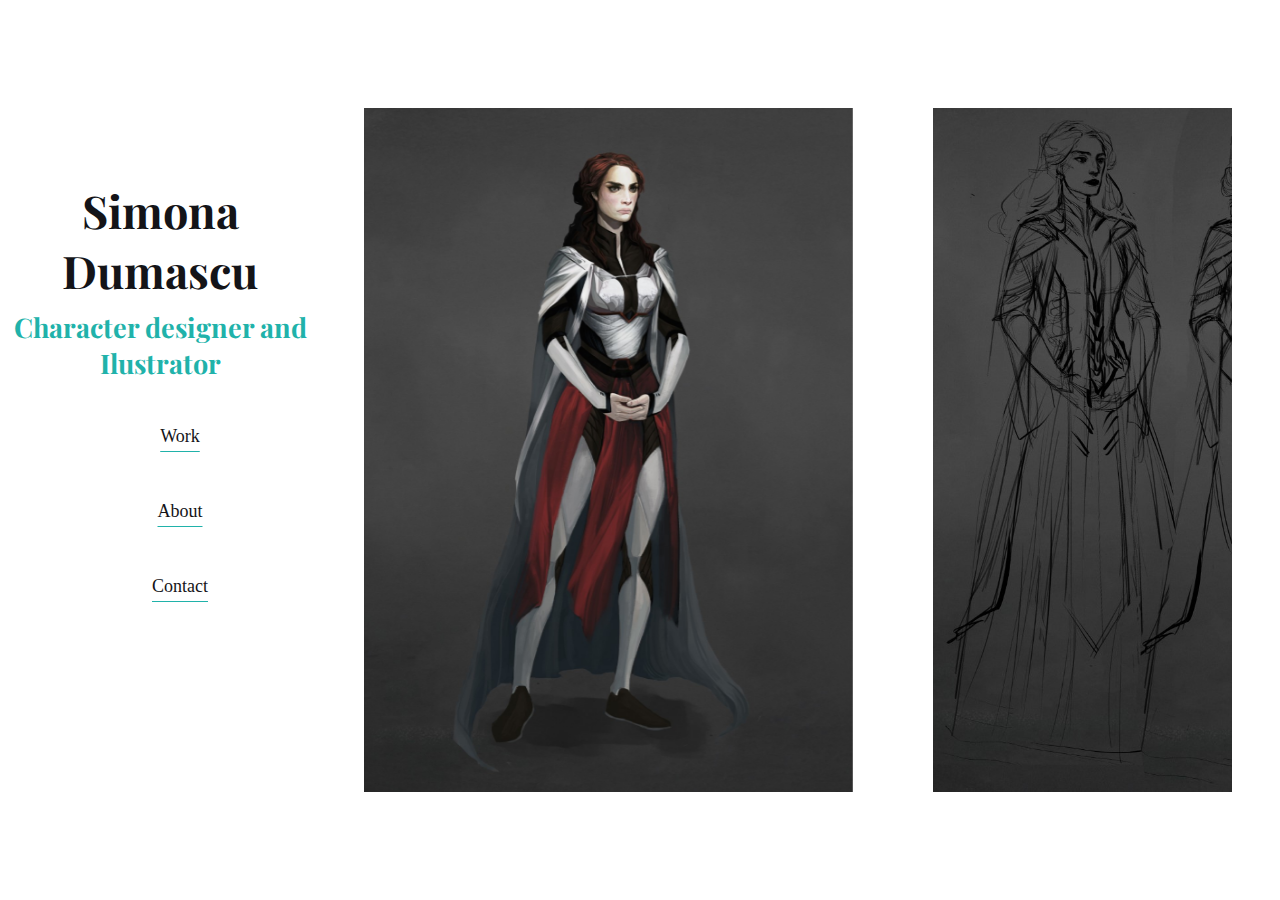
==== index.html @ 0ed1b496 "First commit" ====
<head>
  <link rel="stylesheet" href="navbar.css">
  <link rel="stylesheet" href="main.css">
  <link rel="preconnect" href="https://fonts.googleapis.com">
  <link rel="preconnect" href="https://fonts.gstatic.com" crossorigin>
  <link href="https://fonts.googleapis.com/css2?family=Playfair+Display:ital,wght@1,500&display=swap" rel="stylesheet">
  <script defer src="scroll.js"></script>

</head>

<body>
  <nav class="navbar">
    <header >
      <a class="navbar-header" href="index.html">
        <h1>
          Simona Dumascu
        </h1>
        <h2>
          Character designer and Ilustrator
        </h2>      
      </a>
    </header>
    <ul class="navbar-nav">
      <li class="nav-item">
        <a class="nav-link" href="index.html">Work</a>
      </li>
      <li class="nav-item">
        <a class="nav-link" href="about.html">About</a>
      </li>
      <li class="nav-item">
        <a class="nav-link" href="contact.html">Contact</a>
      </li>
    </ul>
  </nav>
  <main>
    <figure class="flex-container">
      <!-- show image tittle and button after hovering the image -->
      <figure class="image">
        <img src="images/1.jpg" alt="img">
        <figcaption>
          <h4>
            Thesis
          </h4>
            <a href="thesis.html" target="_blank">
              <i>
                View project
              </i>
            </a>
        </figcaption>
      </figure>
      <figure class="image">
        <img src="images/2.jpg" alt="img">
      </figure>
      <figure class="image">
        <img src="images/3.jpg" alt="img">
      </figure>
      <figure class="image">
        <img src="images/4.jpg" alt="img">
      </figure>
      <figure class="image">
        <img src="images/5.jpg" alt="img">
      </figure>
      <figure class="image">
        <img src="images/6.jpg" alt="img">
      </figure>
      <figure class="image">
        <img src="images/7.jpg" alt="img">
      </figure>
    </figure>
  </main>
</body>
---- navbar.css ----
.navbar {
  width: var(--navbar-width);
  height: 60vh;
  position: fixed;
  top: 0;
  left: 0;
  bottom: 0;
  margin: auto;
  background-color: var(--bg-primary);
  color: var(--text-primary);
}
  
.navbar-nav {
  list-style: none;
  display: flex;
  flex-direction: column;
  align-items: center;
}
.nav-link:hover {
  color: var(--text-secondary);
}
  
.nav-link {
  display: flex;
  padding: 1.5rem;
  color: var(--text-primary);
  text-decoration: none;
  text-align: center;
  text-decoration: underline;
  text-decoration-color: var(--text-secondary);
  text-underline-offset: 0.5rem;
}
  
.navbar-header {
  color: var(--text-primary);
  text-decoration: none;
  font-family: 'Playfair Display', serif;
  text-align: center;
}
.navbar-header h1 {
  font-size: 2.5rem;
  margin: 0;
}
.navbar-header h2 {
  font-size: 1.5rem;
  color: var(--text-secondary);
  margin: 0.5rem 0;
}
  
.navbar-header:hover {
  color: var(--text-secondary);
}

  /* Small screens */
@media only screen and (max-width: 600px) {
.navbar {
  bottom: 0;
  width: 100vw;
  height: 5rem;
}

.navbar-nav {
  flex-direction: row;
}

.nav-link {
  justify-content: center;
}
}
---- main.css ----
:root {
  font-size: 18px;
  font-family: 'Open Sans';
  --text-primary: #141418;
  --text-secondary: lightseagreen;
  --bg-primary: #ffffff;
  --bg-secondary: #cdcdce;
  --navbar-width: 25%;
}

.flex-container {
  margin-left: var(--navbar-width);
  margin-top: 10vh;
  height: 80vh;
  display: flex;
  overflow-x: auto;
}

figure.image {
  display: flex;
  text-align: center;
  -webkit-perspective: 50em;
  perspective: 50em;
}

figure.image * {
  -webkit-box-sizing: padding-box;
  box-sizing: padding-box;
  -webkit-transition: all 0.2s ease-out;
  transition: all 0.2s ease-out;
}

figure.image figcaption {
  
  background-color: rgba(250, 250, 250, 0.9);

  top: 60%;
  left: 20%;
  right: 20%;
  position: absolute;

  -webkit-transition: all 0.4s ease-in-out;
  transition: all 0.4s ease-in-out;
  -webkit-transform: rotateX(-90deg);
  transform: rotateX(-90deg);
  -webkit-transform-origin: 50% 50%;
  -ms-transform-origin: 50% 50%;
  transform-origin: 50% 50%;
  opacity: 0;
  opacity: 0;
  z-index: 1;
}

figure.image h4 {
  margin-top: 15px;
  margin-bottom: 5px;
  color: #232323;
}

figure.image span {
  font-size: 18px;
  font-style: italic;
  display: block;
  color: #555555;
}

figure.image i {
  position: relative!important;
  background-color: var(--bg-primary);
  width: 120px;
  height: 40px;
  display: inline-block;
  text-align: center;
  line-height: 40px;
  border-radius: 5px;
  color: var(--text-secondary);
  margin-top: 10px;
  margin-bottom: 15px;
}

figure.image a {
  left: 0;
  right: 0;
  top: 0;
  bottom: 0;
  z-index: 1;
}

figure.image:hover figcaption,
figure.image.hover figcaption {
  -webkit-transform: translateY(-50%);
  transform: translateY(-50%);
  opacity: 1;
  -webkit-transition-delay: 0.2s;
  transition-delay: 0.2s;
}

figure.image:hover:after,
figure.image.hover:after {
  -webkit-transform: rotateX(0);
  transform: rotateX(0);
  opacity: 0.9;
}


.flex-container::-webkit-scrollbar {
  width: 0.25rem;
}

.flex-container::-webkit-scrollbar-track {
  background: var(--bg-primary);
  border-radius: 10px;
}

.flex-container::-webkit-scrollbar-thumb {
  background: var(--text-secondary);
  border-radius: 10px;
}



/* Large screens
@media only screen and (min-width: 600px) {
  .navbar {
    top: 0;
    width: 25%;
    height: 100vh;
  }


  .navbar:hover .link-text {
    display: inline;
  }

  .navbar:hover .logo svg
  {
    margin-left: 11rem;
  }

  .navbar:hover .logo-text
  {
    left: 0px;
  }
} */
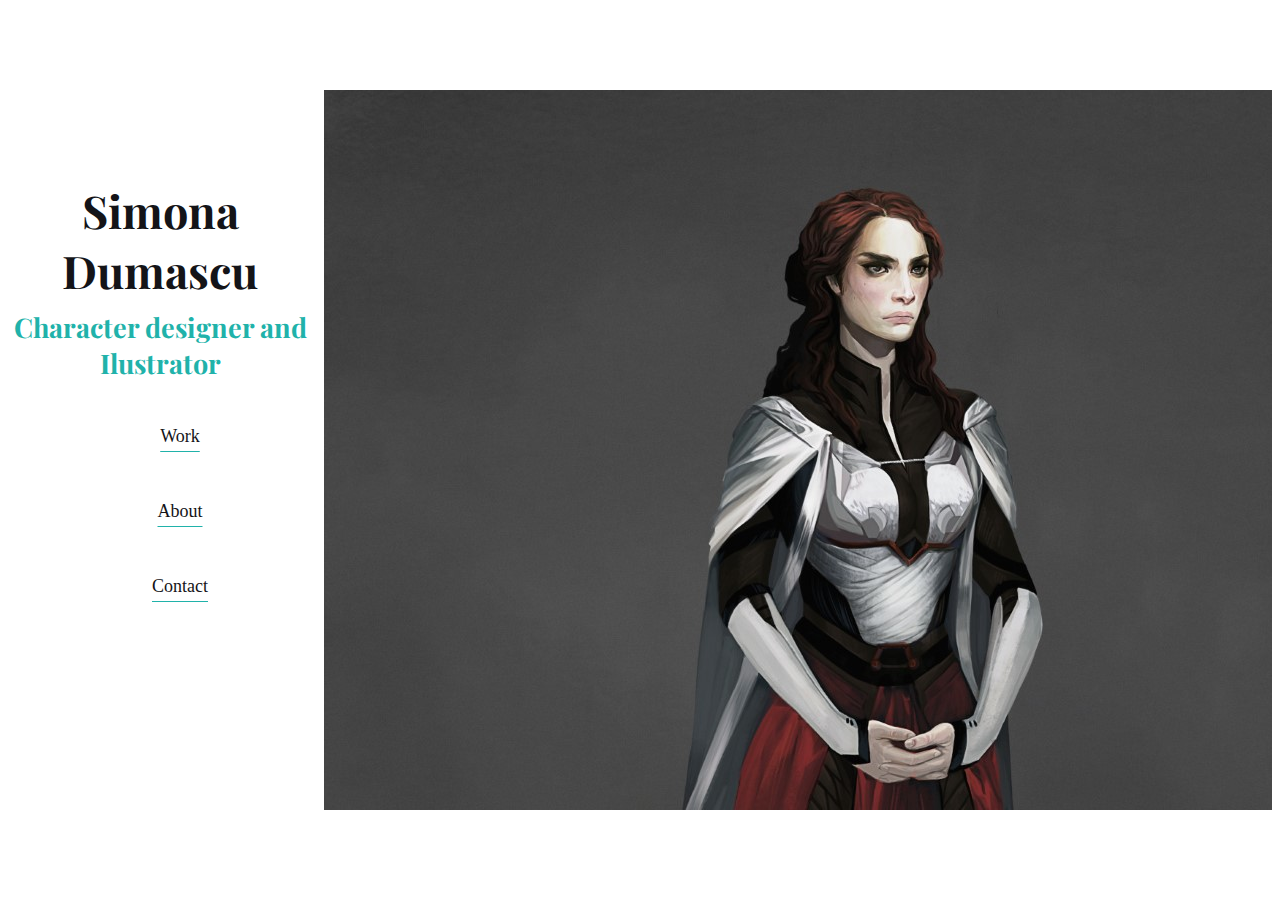
==== commit 86f57032: "Fix" ====
--- a/index.html
+++ b/index.html
@@ -33,9 +33,9 @@
     </ul>
   </nav>
   <main>
-    <figure class="flex-container">
+    <div class="flex-container">
       <!-- show image tittle and button after hovering the image -->
-      <figure class="image">
+      <div class="image">
         <img src="images/1.jpg" alt="img">
         <figcaption>
           <h4>
@@ -47,25 +47,25 @@
               </i>
             </a>
         </figcaption>
-      </figure>
-      <figure class="image">
+      </div>
+      <div class="image">
         <img src="images/2.jpg" alt="img">
-      </figure>
-      <figure class="image">
+      </div>
+      <div class="image">
         <img src="images/3.jpg" alt="img">
-      </figure>
-      <figure class="image">
+      </div>
+      <div class="image">
         <img src="images/4.jpg" alt="img">
-      </figure>
-      <figure class="image">
+      </div>
+      <div class="image">
         <img src="images/5.jpg" alt="img">
-      </figure>
-      <figure class="image">
+      </div>
+      <div class="image">
         <img src="images/6.jpg" alt="img">
-      </figure>
-      <figure class="image">
+      </div>
+      <div class="image">
         <img src="images/7.jpg" alt="img">
-      </figure>
-    </figure>
+      </div>
+    </div>
   </main>
 </body>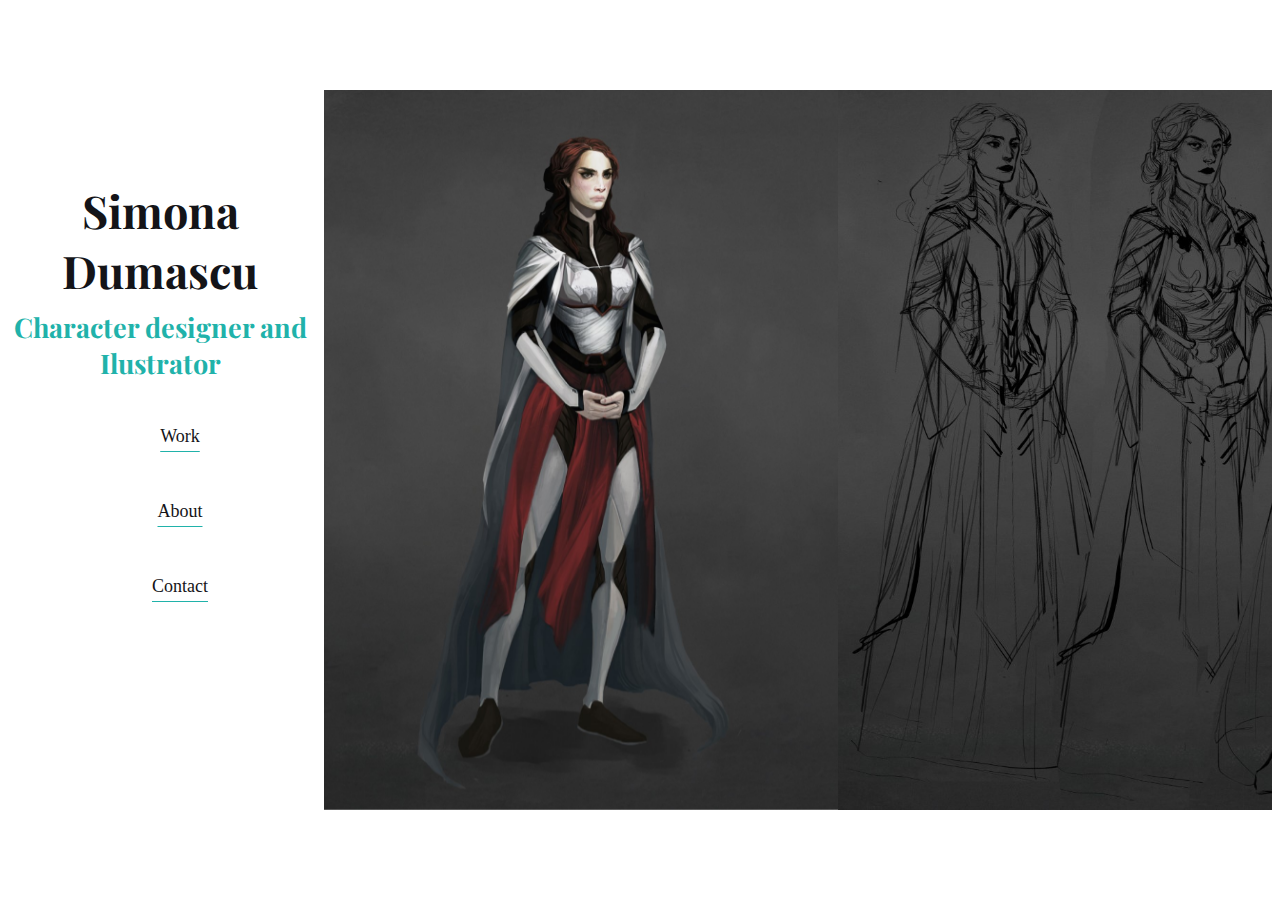
==== commit fb5de00f: "Test" ====
--- a/index.html
+++ b/index.html
@@ -35,7 +35,7 @@
   <main>
     <div class="flex-container">
       <!-- show image tittle and button after hovering the image -->
-      <div class="image">
+      <div class="flex-image">
         <img src="images/1.jpg" alt="img">
         <figcaption>
           <h4>
@@ -48,22 +48,22 @@
             </a>
         </figcaption>
       </div>
-      <div class="image">
+      <div class="flex-image">
         <img src="images/2.jpg" alt="img">
       </div>
-      <div class="image">
+      <div class="flex-image">
         <img src="images/3.jpg" alt="img">
       </div>
-      <div class="image">
+      <div class="flex-image">
         <img src="images/4.jpg" alt="img">
       </div>
-      <div class="image">
+      <div class="flex-image">
         <img src="images/5.jpg" alt="img">
       </div>
-      <div class="image">
+      <div class="flex-image">
         <img src="images/6.jpg" alt="img">
       </div>
-      <div class="image">
+      <div class="flex-image">
         <img src="images/7.jpg" alt="img">
       </div>
     </div>
--- a/main.css
+++ b/main.css
@@ -16,21 +16,30 @@
   overflow-x: auto;
 }
 
-figure.image {
-  display: flex;
+.flex-image {
+  height: 80vh;
+  flex-grow: 1;
+  list-style-type: none;
   text-align: center;
   -webkit-perspective: 50em;
   perspective: 50em;
 }
 
-figure.image * {
+.flex-image * {
   -webkit-box-sizing: padding-box;
   box-sizing: padding-box;
   -webkit-transition: all 0.2s ease-out;
   transition: all 0.2s ease-out;
 }
 
-figure.image figcaption {
+.flex-image img {
+  max-height: 100%;
+  min-width: 100%;
+  object-fit: cover;
+  vertical-align: bottom;
+}
+
+.flex-image figcaption {
   
   background-color: rgba(250, 250, 250, 0.9);
 
@@ -51,20 +60,20 @@
   z-index: 1;
 }
 
-figure.image h4 {
+.flex-image h4 {
   margin-top: 15px;
   margin-bottom: 5px;
   color: #232323;
 }
 
-figure.image span {
+.flex-image span {
   font-size: 18px;
   font-style: italic;
   display: block;
   color: #555555;
 }
 
-figure.image i {
+.flex-image i {
   position: relative!important;
   background-color: var(--bg-primary);
   width: 120px;
@@ -78,7 +87,7 @@
   margin-bottom: 15px;
 }
 
-figure.image a {
+.flex-image a {
   left: 0;
   right: 0;
   top: 0;
@@ -86,8 +95,8 @@
   z-index: 1;
 }
 
-figure.image:hover figcaption,
-figure.image.hover figcaption {
+.flex-image:hover figcaption,
+.flex-image.hover figcaption {
   -webkit-transform: translateY(-50%);
   transform: translateY(-50%);
   opacity: 1;
@@ -95,13 +104,12 @@
   transition-delay: 0.2s;
 }
 
-figure.image:hover:after,
-figure.image.hover:after {
+.flex-image:hover:after,
+.flex-image.hover:after {
   -webkit-transform: rotateX(0);
   transform: rotateX(0);
   opacity: 0.9;
 }
-
 
 .flex-container::-webkit-scrollbar {
   width: 0.25rem;
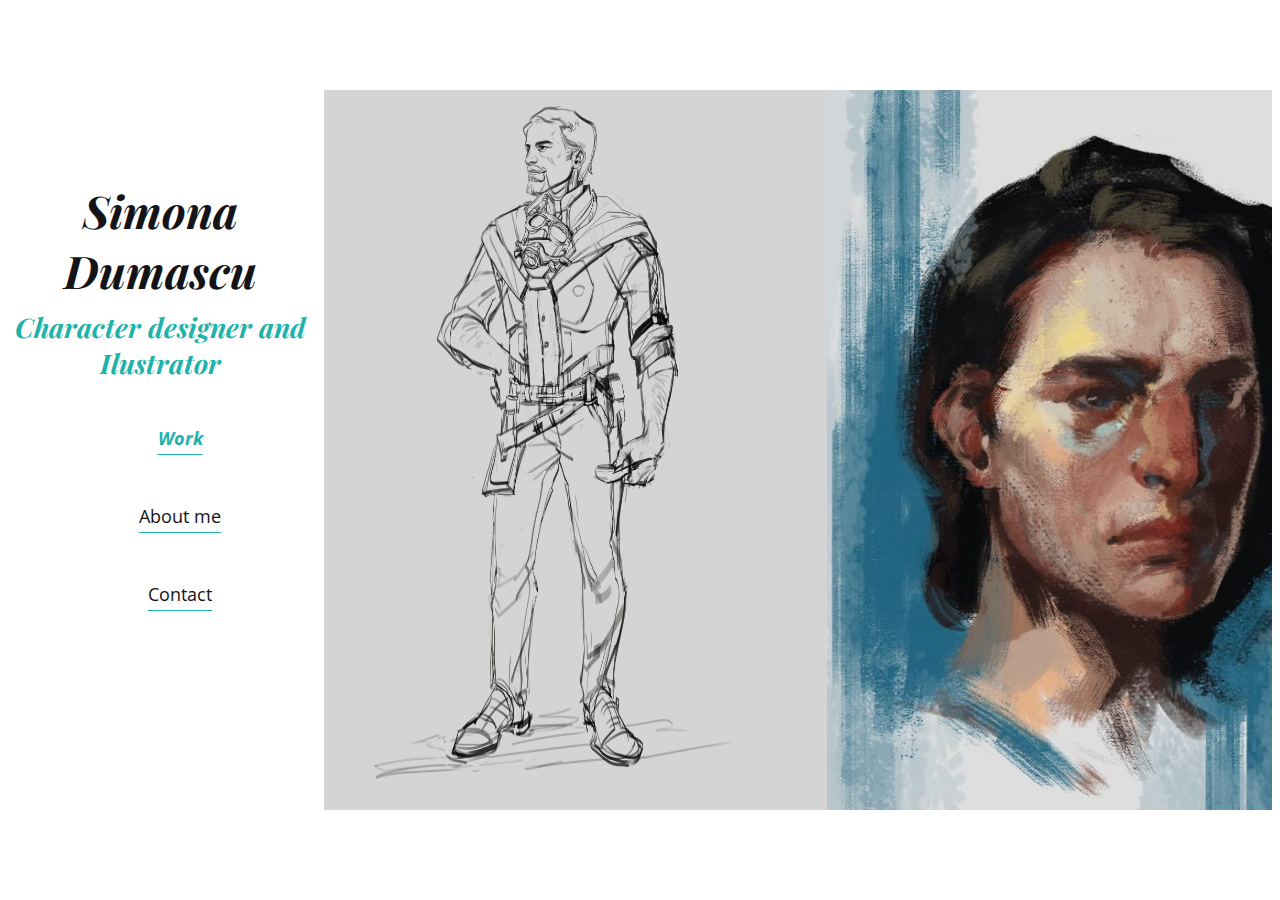
==== commit 2df0c86b: "Primera version" ====
--- a/index.html
+++ b/index.html
@@ -3,68 +3,98 @@
   <link rel="stylesheet" href="main.css">
   <link rel="preconnect" href="https://fonts.googleapis.com">
   <link rel="preconnect" href="https://fonts.gstatic.com" crossorigin>
-  <link href="https://fonts.googleapis.com/css2?family=Playfair+Display:ital,wght@1,500&display=swap" rel="stylesheet">
   <script defer src="scroll.js"></script>
 
 </head>
 
 <body>
   <nav class="navbar">
-    <header >
-      <a class="navbar-header" href="index.html">
+    <header>
+      <a class="navbar-header" href="/index.html">
         <h1>
           Simona Dumascu
         </h1>
         <h2>
           Character designer and Ilustrator
-        </h2>      
+        </h2>
       </a>
     </header>
     <ul class="navbar-nav">
       <li class="nav-item">
-        <a class="nav-link" href="index.html">Work</a>
+        <a class="nav-link" href="/index.html"><em>Work</em></a>
       </li>
       <li class="nav-item">
-        <a class="nav-link" href="about.html">About</a>
+        <a class="nav-link" href="/about.html">About me</a>
       </li>
       <li class="nav-item">
-        <a class="nav-link" href="contact.html">Contact</a>
+        <a class="nav-link" href="/contact.html">Contact</a>
       </li>
     </ul>
   </nav>
   <main>
     <div class="flex-container">
-      <!-- show image tittle and button after hovering the image -->
       <div class="flex-image">
-        <img src="images/1.jpg" alt="img">
+        <img src="/images/character_design/8.jpg" alt="img">
+        <figcaption>
+          <h4>
+            Character design
+          </h4>
+          <p>
+            Collection of characters and illustrations in different styles and inspirations.
+          </p>
+          <a href="/work/character_design.html">
+            <i>
+              Show more
+            </i>
+          </a>
+        </figcaption>
+      </div>
+      <div class="flex-image">
+        <img src="/images/portraits/7.jpg" alt="img">
+        <figcaption>
+          <h4>
+            Portraits
+          </h4>
+          <p>
+            Sample of different commissions and personal work.          </p>
+          <a href="/work/portraits.html">
+            <i>
+              Show more
+            </i>
+          </a>
+        </figcaption>
+      </div>
+      <div class="flex-image">
+        <img src="/images/enviroment/11.jpg" alt="img">
+        <figcaption>
+          <h4>
+            Enviromental Art
+          </h4>
+          <p>
+            Design of enviromental art pieces and details.
+          </p>
+          <a href="/work/enviroment.html">
+            <i>
+              Show more
+            </i>
+          </a>
+        </figcaption>
+      </div>
+      <div class="flex-image">
+        <img src="/images/thesis/5.jpg" alt="img">
         <figcaption>
           <h4>
             Thesis
           </h4>
-            <a href="thesis.html" target="_blank">
-              <i>
-                View project
-              </i>
-            </a>
+          <p>
+            A character design interpretation of the main characters from the novel Dune
+          </p>
+          <a href="/work/thesis.html">
+            <i>
+              Show more
+            </i>
+          </a>
         </figcaption>
-      </div>
-      <div class="flex-image">
-        <img src="images/2.jpg" alt="img">
-      </div>
-      <div class="flex-image">
-        <img src="images/3.jpg" alt="img">
-      </div>
-      <div class="flex-image">
-        <img src="images/4.jpg" alt="img">
-      </div>
-      <div class="flex-image">
-        <img src="images/5.jpg" alt="img">
-      </div>
-      <div class="flex-image">
-        <img src="images/6.jpg" alt="img">
-      </div>
-      <div class="flex-image">
-        <img src="images/7.jpg" alt="img">
       </div>
     </div>
   </main>
--- a/navbar.css
+++ b/navbar.css
@@ -1,3 +1,5 @@
+@import url('https://fonts.googleapis.com/css2?family=Open+Sans:ital,wght@1,300&family=Playfair+Display:ital,wght@1,500;1,800&display=swap');
+
 .navbar {
   width: var(--navbar-width);
   height: 60vh;
@@ -34,7 +36,9 @@
 .navbar-header {
   color: var(--text-primary);
   text-decoration: none;
-  font-family: 'Playfair Display', serif;
+  font-family: 'Playfair Display';
+  font-weight: 800;
+  font-style: italic;
   text-align: center;
 }
 .navbar-header h1 {
--- a/main.css
+++ b/main.css
@@ -1,35 +1,44 @@
 :root {
   font-size: 18px;
   font-family: 'Open Sans';
-  --text-primary: #141418;
-  --text-secondary: lightseagreen;
-  --bg-primary: #ffffff;
-  --bg-secondary: #cdcdce;
-  --navbar-width: 25%;
+--text-primary: #141418;
+--text-secondary: lightseagreen;
+--bg-primary: #ffffff;
+--bg-secondary: #cdcdce;
+--navbar-width: 25%;
+}
+
+em {
+  color: var(--text-secondary);
+  font-weight: bold;
 }
 
 .flex-container {
   margin-left: var(--navbar-width);
   margin-top: 10vh;
-  height: 80vh;
   display: flex;
-  overflow-x: auto;
+  overflow-x: scroll;
+  align-items: center;
+}
+
+.flex-container::-webkit-scrollbar {
+  width: 0.25rem;
+}
+
+.flex-container::-webkit-scrollbar-track {
+  background: var(--bg-primary);
+  border-radius: 10px;
+}
+
+.flex-container::-webkit-scrollbar-thumb {
+  background: var(--text-secondary);
+  border-radius: 10px;
 }
 
 .flex-image {
   height: 80vh;
   flex-grow: 1;
   list-style-type: none;
-  text-align: center;
-  -webkit-perspective: 50em;
-  perspective: 50em;
-}
-
-.flex-image * {
-  -webkit-box-sizing: padding-box;
-  box-sizing: padding-box;
-  -webkit-transition: all 0.2s ease-out;
-  transition: all 0.2s ease-out;
 }
 
 .flex-image img {
@@ -40,13 +49,16 @@
 }
 
 .flex-image figcaption {
+  background-color: rgba(250, 250, 250, 0.9);
+  position: relative;
+  bottom: 50%;
+  border-radius: 0.5rem;
   
-  background-color: rgba(250, 250, 250, 0.9);
+  margin: 1rem;
+  padding: 0.5rem;
 
-  top: 60%;
-  left: 20%;
-  right: 20%;
-  position: absolute;
+
+  text-align: center;
 
   -webkit-transition: all 0.4s ease-in-out;
   transition: all 0.4s ease-in-out;
@@ -55,22 +67,14 @@
   -webkit-transform-origin: 50% 50%;
   -ms-transform-origin: 50% 50%;
   transform-origin: 50% 50%;
-  opacity: 0;
-  opacity: 0;
+  opacity: 1;
   z-index: 1;
 }
 
 .flex-image h4 {
-  margin-top: 15px;
-  margin-bottom: 5px;
-  color: #232323;
-}
-
-.flex-image span {
-  font-size: 18px;
-  font-style: italic;
-  display: block;
-  color: #555555;
+  font-size: 1.5rem;
+  font-weight: bold;
+  margin: 0;
 }
 
 .flex-image i {
@@ -87,12 +91,8 @@
   margin-bottom: 15px;
 }
 
-.flex-image a {
-  left: 0;
-  right: 0;
-  top: 0;
-  bottom: 0;
-  z-index: 1;
+.flex-image i:hover {
+  opacity: 0.75;
 }
 
 .flex-image:hover figcaption,
@@ -109,20 +109,6 @@
   -webkit-transform: rotateX(0);
   transform: rotateX(0);
   opacity: 0.9;
-}
-
-.flex-container::-webkit-scrollbar {
-  width: 0.25rem;
-}
-
-.flex-container::-webkit-scrollbar-track {
-  background: var(--bg-primary);
-  border-radius: 10px;
-}
-
-.flex-container::-webkit-scrollbar-thumb {
-  background: var(--text-secondary);
-  border-radius: 10px;
 }
 
 
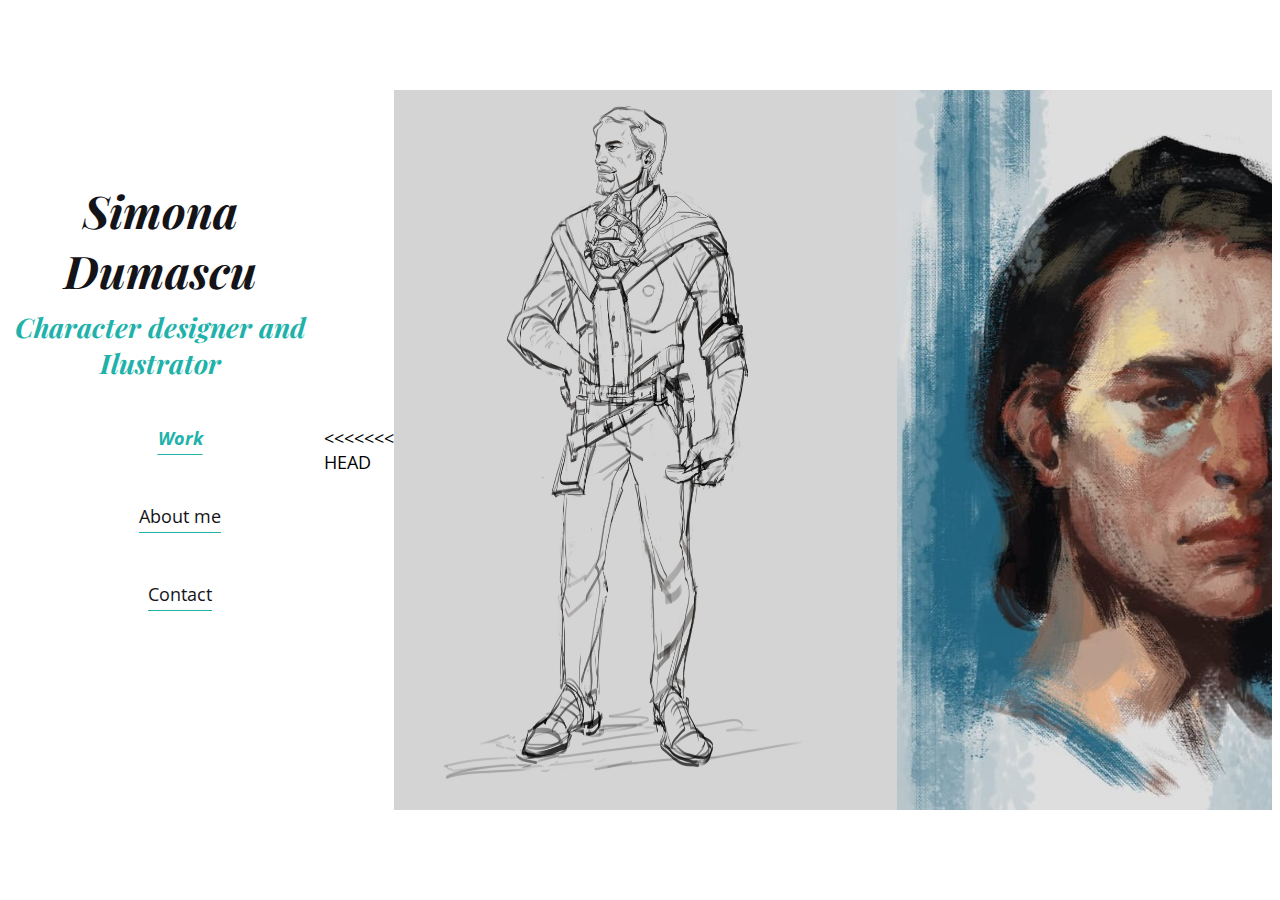
==== commit 869bf907: "Merge branch 'master' of https://github.com/rjlallana/concept-art-portfolio into master" ====
--- a/index.html
+++ b/index.html
@@ -33,6 +33,7 @@
   </nav>
   <main>
     <div class="flex-container">
+<<<<<<< HEAD
       <div class="flex-image">
         <img src="/images/character_design/8.jpg" alt="img">
         <figcaption>
@@ -82,6 +83,11 @@
       </div>
       <div class="flex-image">
         <img src="/images/thesis/5.jpg" alt="img">
+=======
+      <!-- show image tittle and button after hovering the image -->
+      <div class="flex-image">
+        <img src="images/1.jpg" alt="img">
+>>>>>>> fb5de00fd207cf9d8b26cd79c7f990564b9ffb8f
         <figcaption>
           <h4>
             Thesis
--- a/main.css
+++ b/main.css
@@ -49,6 +49,10 @@
 }
 
 .flex-image figcaption {
+<<<<<<< HEAD
+=======
+  
+>>>>>>> fb5de00fd207cf9d8b26cd79c7f990564b9ffb8f
   background-color: rgba(250, 250, 250, 0.9);
   position: relative;
   bottom: 50%;
@@ -72,9 +76,22 @@
 }
 
 .flex-image h4 {
+<<<<<<< HEAD
   font-size: 1.5rem;
   font-weight: bold;
   margin: 0;
+=======
+  margin-top: 15px;
+  margin-bottom: 5px;
+  color: #232323;
+}
+
+.flex-image span {
+  font-size: 18px;
+  font-style: italic;
+  display: block;
+  color: #555555;
+>>>>>>> fb5de00fd207cf9d8b26cd79c7f990564b9ffb8f
 }
 
 .flex-image i {
@@ -91,8 +108,17 @@
   margin-bottom: 15px;
 }
 
+<<<<<<< HEAD
 .flex-image i:hover {
   opacity: 0.75;
+=======
+.flex-image a {
+  left: 0;
+  right: 0;
+  top: 0;
+  bottom: 0;
+  z-index: 1;
+>>>>>>> fb5de00fd207cf9d8b26cd79c7f990564b9ffb8f
 }
 
 .flex-image:hover figcaption,
@@ -111,6 +137,23 @@
   opacity: 0.9;
 }
 
+<<<<<<< HEAD
+=======
+.flex-container::-webkit-scrollbar {
+  width: 0.25rem;
+}
+
+.flex-container::-webkit-scrollbar-track {
+  background: var(--bg-primary);
+  border-radius: 10px;
+}
+
+.flex-container::-webkit-scrollbar-thumb {
+  background: var(--text-secondary);
+  border-radius: 10px;
+}
+
+>>>>>>> fb5de00fd207cf9d8b26cd79c7f990564b9ffb8f
 
 
 /* Large screens
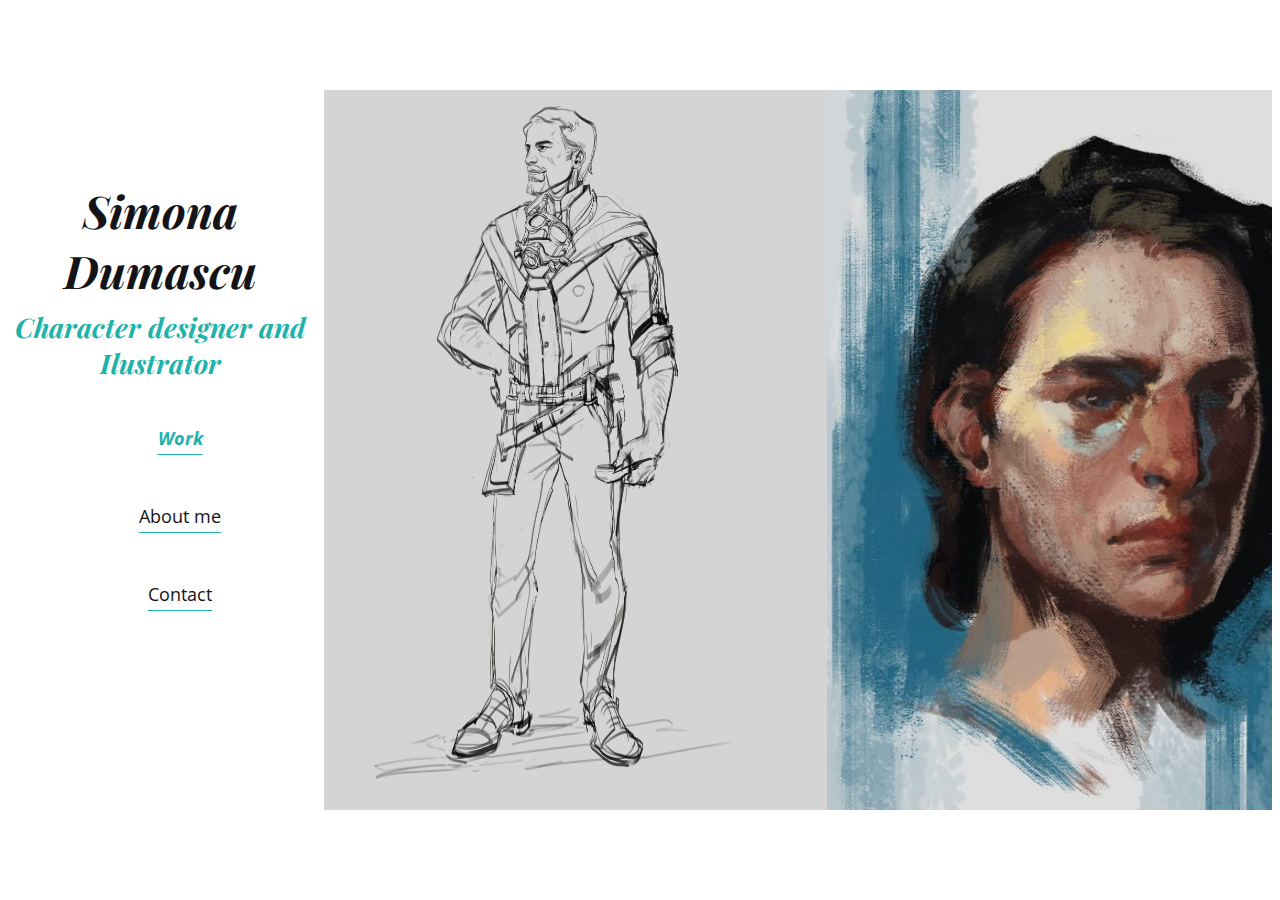
==== commit 26a6c5fc: "Fix" ====
--- a/index.html
+++ b/index.html
@@ -33,7 +33,6 @@
   </nav>
   <main>
     <div class="flex-container">
-<<<<<<< HEAD
       <div class="flex-image">
         <img src="/images/character_design/8.jpg" alt="img">
         <figcaption>
@@ -83,11 +82,6 @@
       </div>
       <div class="flex-image">
         <img src="/images/thesis/5.jpg" alt="img">
-=======
-      <!-- show image tittle and button after hovering the image -->
-      <div class="flex-image">
-        <img src="images/1.jpg" alt="img">
->>>>>>> fb5de00fd207cf9d8b26cd79c7f990564b9ffb8f
         <figcaption>
           <h4>
             Thesis
--- a/main.css
+++ b/main.css
@@ -49,10 +49,6 @@
 }
 
 .flex-image figcaption {
-<<<<<<< HEAD
-=======
-  
->>>>>>> fb5de00fd207cf9d8b26cd79c7f990564b9ffb8f
   background-color: rgba(250, 250, 250, 0.9);
   position: relative;
   bottom: 50%;
@@ -76,22 +72,9 @@
 }
 
 .flex-image h4 {
-<<<<<<< HEAD
   font-size: 1.5rem;
   font-weight: bold;
   margin: 0;
-=======
-  margin-top: 15px;
-  margin-bottom: 5px;
-  color: #232323;
-}
-
-.flex-image span {
-  font-size: 18px;
-  font-style: italic;
-  display: block;
-  color: #555555;
->>>>>>> fb5de00fd207cf9d8b26cd79c7f990564b9ffb8f
 }
 
 .flex-image i {
@@ -108,17 +91,8 @@
   margin-bottom: 15px;
 }
 
-<<<<<<< HEAD
 .flex-image i:hover {
   opacity: 0.75;
-=======
-.flex-image a {
-  left: 0;
-  right: 0;
-  top: 0;
-  bottom: 0;
-  z-index: 1;
->>>>>>> fb5de00fd207cf9d8b26cd79c7f990564b9ffb8f
 }
 
 .flex-image:hover figcaption,
@@ -137,23 +111,6 @@
   opacity: 0.9;
 }
 
-<<<<<<< HEAD
-=======
-.flex-container::-webkit-scrollbar {
-  width: 0.25rem;
-}
-
-.flex-container::-webkit-scrollbar-track {
-  background: var(--bg-primary);
-  border-radius: 10px;
-}
-
-.flex-container::-webkit-scrollbar-thumb {
-  background: var(--text-secondary);
-  border-radius: 10px;
-}
-
->>>>>>> fb5de00fd207cf9d8b26cd79c7f990564b9ffb8f
 
 
 /* Large screens
